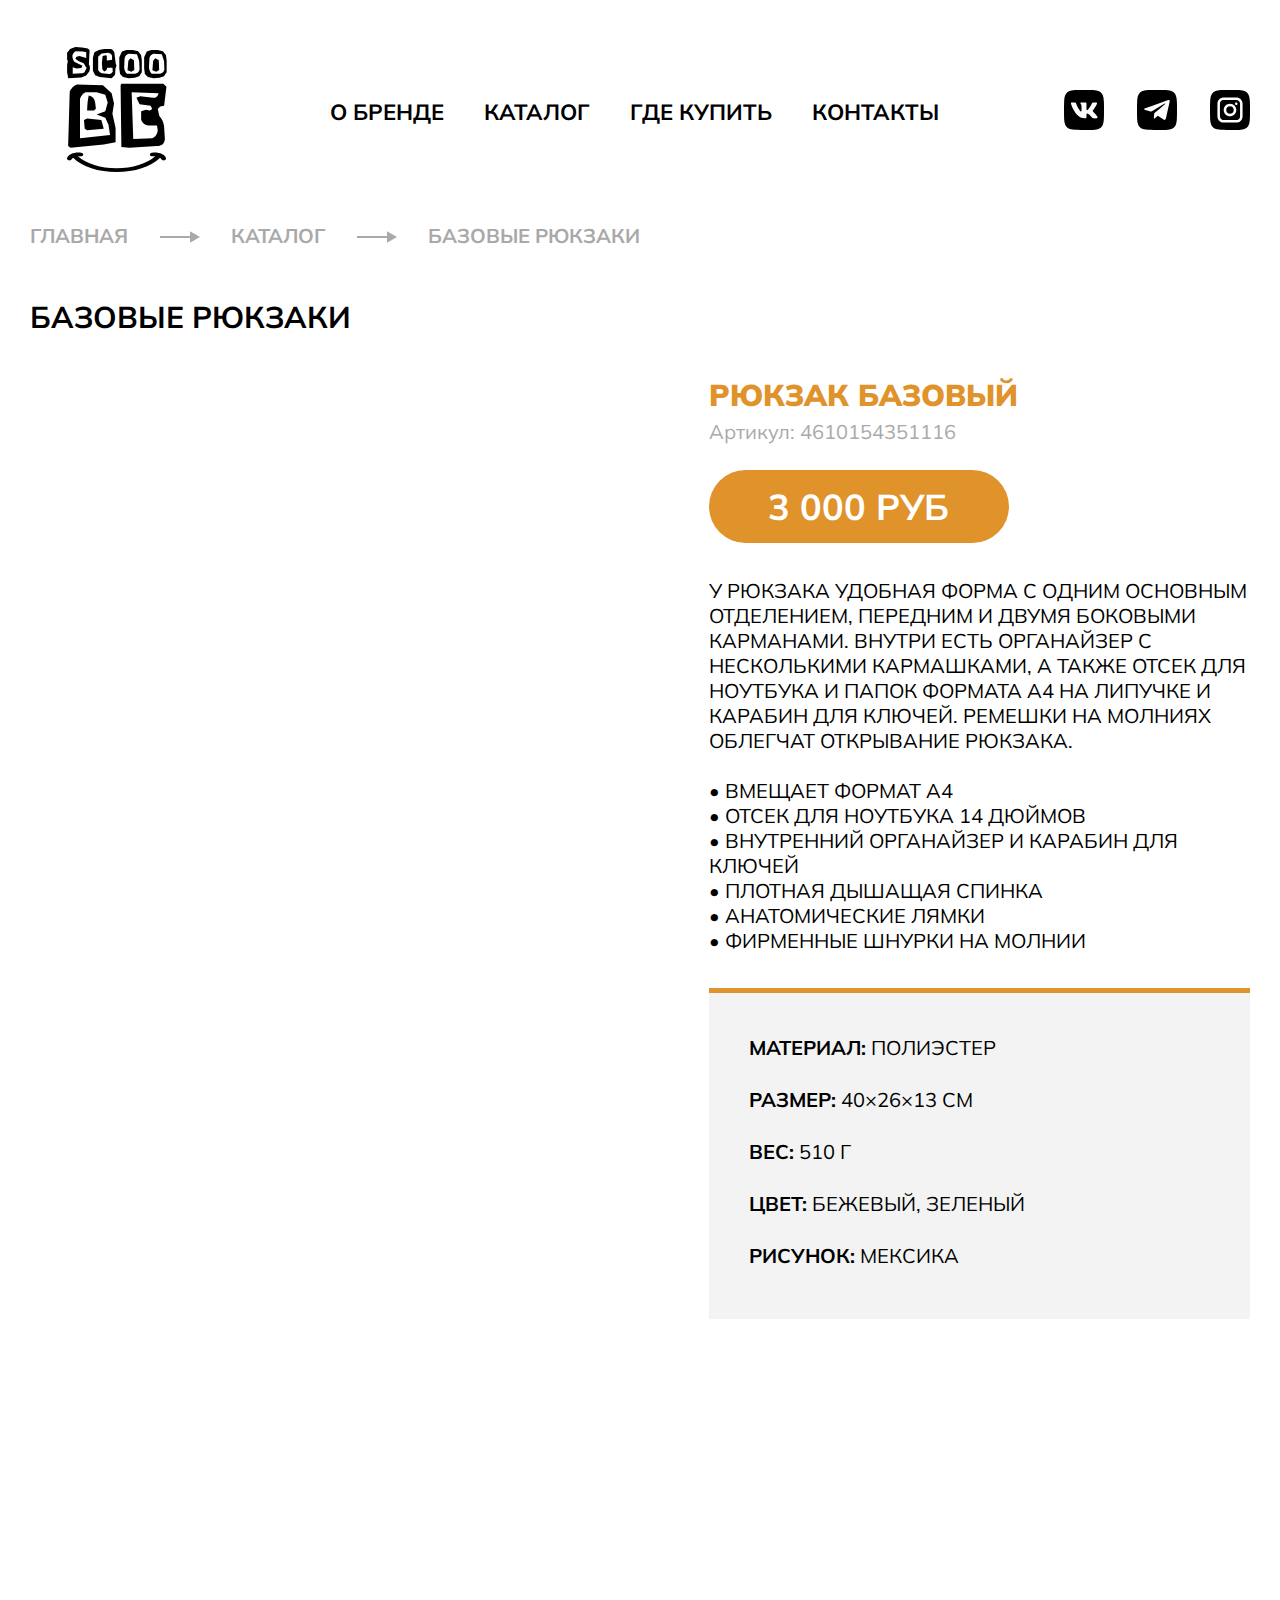
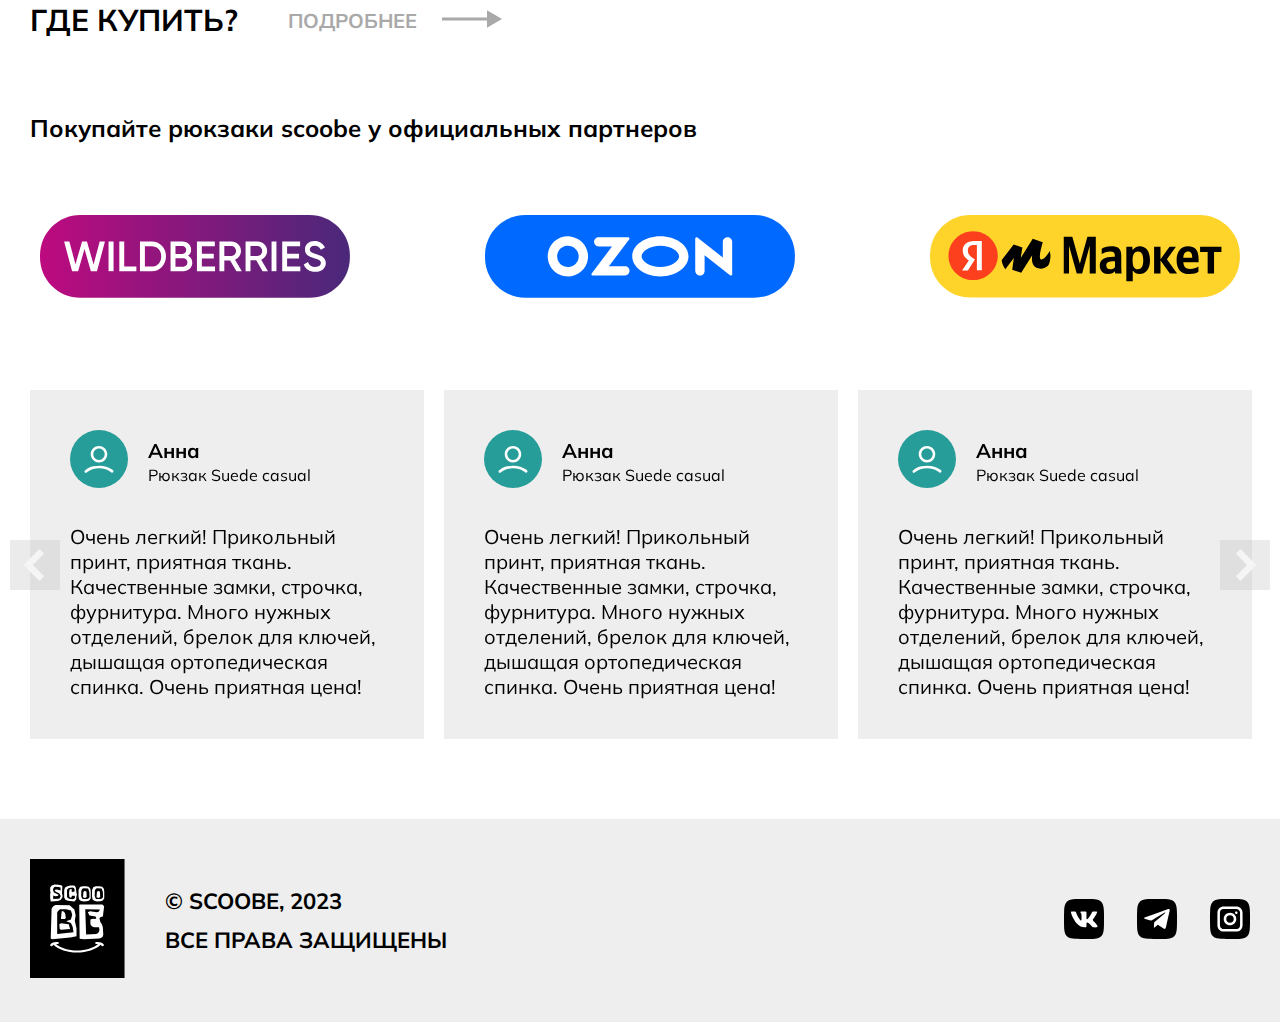
==== cart.html @ 37c4deb9 "Add files via upload" ====
<!DOCTYPE html>
<html lang="ru">
  <head>
    <meta charset="utf-8">
    <meta http-equiv="X-UA-Compatible" content="IE=edge">
    <meta name="viewport" content="width=device-width, initial-scale=1">
    <!-- The above 3 meta tags *must* come first in the head; any other head content must come *after* these tags -->
    <title></title>

    <!-- CSS -->
    <link href="css/main.css" rel="stylesheet">
    <link href="css/media.css" rel="stylesheet">

    <link href="slick/slick.css" rel="stylesheet">
    <link href="slick/slick-theme.css" rel="stylesheet">

    
    <!-- HTML5 shim and Respond.js for IE8 support of HTML5 elements and media queries -->
    <!-- WARNING: Respond.js doesn't work if you view the page via file:// -->
    <!--[if lt IE 9]>
      <script src="https://oss.maxcdn.com/html5shiv/3.7.2/html5shiv.min.js"></script>
      <script src="https://oss.maxcdn.com/respond/1.4.2/respond.min.js"></script>
    <![endif]-->
  </head>
   
  
  <body>

    <nav class="mt-mobile nav-open">
      <div class="mt-munu-mb">          
        <div class="header-navigation-wr">
          <div class="header-navigation">
            <ul class="menu__top menu__buger">
              <li><a href="#">о бренде</a></li>
              <li><a href="#">каталог</a></li>
              <li><a href="#">где купить</a></li>
              <li><a href="#">контакты</a></li>
            </ul>

            <div class="social__top social__bottom">
              <a href="#"><img src="img/vk.svg" alt=""></a>
              <a href="#"><img src="img/tg.svg" alt=""></a>
              <a href="#"><img src="img/inst.svg" alt=""></a>
            </div>

            
          </div>   
        </div>  
      </div>  
    </nav>

    <div class="burger">
      <i>
        <svg width="40" height="27" viewBox="0 0 18 13" fill="none" xmlns="http://www.w3.org/2000/svg">
          <path d="M0 0V1H8.30769H10V0H0ZM0 6V7H18V6H8.30769H0ZM7 12V13H18V12H7Z" fill="#282522"></path>
        </svg>
      </i>
      <i>
        <svg width="27" height="24" viewBox="0 0 19 18" fill="none" xmlns="http://www.w3.org/2000/svg">
        <path d="M1 16.1826L17.1246 1.07872" stroke="#2E2E3A" stroke-width="2" stroke-linecap="round"/>
        <path d="M1.05078 1L16.9672 16.1827" stroke="#2E2E3A" stroke-width="2" stroke-linecap="round"/>
        </svg>
      </i> 
    </div>


    <header>
      <div class="container">
    
          <div class="head__wrap d__flex item__center js_between">
              <a href="index.html" title="" class="logo"><img src="img/logo.svg" alt=""></a> 


              
              <ul class="menu__top">
                <li><a href="#">о бренде</a></li>
                <li><a href="#">каталог</a></li>
                <li><a href="#">где купить</a></li>
                <li><a href="#">контакты</a></li>
              </ul>

              <div class="social__top">
                <a href="#"><img src="img/vk.svg" alt=""></a>
                <a href="#"><img src="img/tg.svg" alt=""></a>
                <a href="#"><img src="img/inst.svg" alt=""></a>
              </div>
          </div> 


      </div>
    </header>


    <section class="catalog__main">
      <div class="container">
        <ul class="crmubs">
          <li><a href="#">главная <img src="img/arr-right.svg" alt=""></a></li>
          <li><a href="#">Каталог <img src="img/arr-right.svg" alt=""></a></li>
          <li><a href="#">базовые  рюкзаки</a></li>
        </ul>
        <div class="title">
          <h2>базовые рюкзаки</h2>
          
        </div>

        <div class="cart__wrap d__flex">
          <div class="cart__block">
            <img src="img/cart-img.png" alt="">
          </div>
          <div class="cart__block2">
            <h2>Рюкзак базовый</h2>
            <div class="articul">Артикул: 4610154351116</div>

            <a href="#" class="cart__link">3 000 руб</a>

            <p>
              У рюкзака удобная форма с одним основным отделением, передним и двумя боковыми карманами. 
              Внутри есть органайзер с несколькими кармашками, а также отсек для ноутбука и 
              папок формата А4 на липучке и карабин для ключей. Ремешки на молниях облегчат открывание рюкзака. <br><br>
              • Вмещает формат А4<br>
              • Отсек для ноутбука 14 дюймов<br>
              • Внутренний органайзер и карабин для ключей<br>
              • Плотная дышащая спинка<br>
              • Анатомические лямки<br>
              • Фирменные шнурки на молнии
            </p>

            <div class="cart__text">


              <p> <span>Материал:</span> Полиэстер </p> 
              <p> <span>Размер:</span> 40×26×13 см </p> 
              <p> <span>Вес:</span> 510 г </p> 
              <p> <span>Цвет:</span> Бежевый, Зеленый </p> 
              <p> <span>Рисунок:</span> мексика </p> 
      
 
 

 
            </div>
          </div>

          
        </div>
      </div>
    </section>


    <div class="section cart__about">
      <div class="container">
        <div class="cart__about_img"><img src="img/cart-about-img.png" alt=""></div>
      </div>
    </div>
    


    <div class="section">
      <div class="container">
        <div class="title">
          <h2>где купить?</h2>
          <a href="#">подробнее <img src="img/arr-right.svg" alt=""></a>
        </div>

        <div class="buy__title">
          Покупайте рюкзаки scoobe у официальных партнеров
        </div>

        <div class="buy__wrap">
          <a href="#"><img src="img/wb.svg" alt=""></a>
          <a href="#"><img src="img/ozon.svg" alt=""></a>
          <a href="#"><img src="img/yandex.svg" alt=""></a>
        </div>
      </div>
    </div>

    <div class="section">
      <div class="container">
        <div class="slider sl__bt">
          <div>
            <div class="sl__bt_wrap">
              <div class="media__wrap d__flex item__center">
                <div class="icon__sl"><img src="img/icon-sl.svg" alt=""></div>
                <div class="">
                  <div class="title">Анна</div>
                  <div class="body">Рюкзак Suede casual </div>
                </div>
              </div>
              <p>
                Очень легкий! Прикольный принт, приятная ткань. Качественные замки, строчка, фурнитура. 
                Много нужных отделений, брелок для ключей, дышащая ортопедическая спинка. Очень приятная цена!
              </p>
            </div>
          </div>

          <div>
            <div class="sl__bt_wrap">
              <div class="media__wrap d__flex item__center">
                <div class="icon__sl"><img src="img/icon-sl.svg" alt=""></div>
                <div class="">
                  <div class="title">Анна</div>
                  <div class="body">Рюкзак Suede casual </div>
                </div>
              </div>
              <p>
                Очень легкий! Прикольный принт, приятная ткань. Качественные замки, строчка, фурнитура. 
                Много нужных отделений, брелок для ключей, дышащая ортопедическая спинка. Очень приятная цена!
              </p>
            </div>
          </div>

          <div>
            <div class="sl__bt_wrap">
              <div class="media__wrap d__flex item__center">
                <div class="icon__sl"><img src="img/icon-sl.svg" alt=""></div>
                <div class="">
                  <div class="title">Анна</div>
                  <div class="body">Рюкзак Suede casual </div>
                </div>
              </div>
              <p>
                Очень легкий! Прикольный принт, приятная ткань. Качественные замки, строчка, фурнитура. 
                Много нужных отделений, брелок для ключей, дышащая ортопедическая спинка. Очень приятная цена!
              </p>
            </div>
          </div>

          <div>
            <div class="sl__bt_wrap">
              <div class="media__wrap d__flex item__center">
                <div class="icon__sl"><img src="img/icon-sl.svg" alt=""></div>
                <div class="">
                  <div class="title">Анна</div>
                  <div class="body">Рюкзак Suede casual </div>
                </div>
              </div>
              <p>
                Очень легкий! Прикольный принт, приятная ткань. Качественные замки, строчка, фурнитура. 
                Много нужных отделений, брелок для ключей, дышащая ортопедическая спинка. Очень приятная цена!
              </p>
            </div>
          </div>

        </div>
      </div>  
    </div>

    <footer>
      <div class="container">
        <div class="ft__wrap d__flex js_between item__center">
          <div class="ft__logo_wrap d__flex item__center">
            <a href="#"><img src="img/logo-ft.svg" alt=""></a>
            <div class="copyright">
              © scoobe, 2023 <br>
              Все права защищены
            </div>
          </div>
          <div class="social__top social__bottom">
            <a href="#"><img src="img/vk.svg" alt=""></a>
            <a href="#"><img src="img/tg.svg" alt=""></a>
            <a href="#"><img src="img/inst.svg" alt=""></a>
          </div>
        </div>
      </div>
    </footer>
    <!-- jQuery (necessary for Bootstrap's JavaScript plugins) -->
    <script src="https://ajax.googleapis.com/ajax/libs/jquery/1.11.3/jquery.min.js"></script>
    <!-- Include all compiled plugins (below), or include individual files as needed -->
    <script src="slick/slick.min.js"></script>
    <script src="js/main.js"></script>
  </body>
</html>
---- css/main.css ----
@import url('https://fonts.googleapis.com/css2?family=Mulish:ital,wght@0,200;0,300;0,400;0,500;0,600;0,700;0,800;0,900;1,200&display=swap');


* {
  box-sizing: border-box;
}

*::before,
*::after {
  box-sizing: border-box;

}

body {
  color: #000000;
  font-size: 16px;
  background: #fff;
  font-family: 'Mulish', sans-serif;
  margin: 0;
}

a {color: #000000;}
a:hover {color: 000000; transition: 0.3s; }

ul {
  list-style: none;
  margin: 0;
  padding: 0;
}

.clear {clear:both;}


button {
  border:none;
  background: none;
  box-shadow: unset;
  
}

button:focus {
  outline: none;
  box-shadow: unset;
}

img {
  max-width: 100%;
  height: auto;
}

.container {
  max-width: 1350px;
  padding: 0 30px;
  margin: 0 auto;
}


header {
  padding: 0;
  background: #;
}

.logo {
  display: block;
}

.d__flex {
  display: flex;

}

.item__center {
  align-items: center;
}

.js_between {
  justify-content: space-between;
}

.js_center {
  justify-content: center;
}


.menu__top {
  display: flex;
}

.menu__top li {
  margin: 0 40px 0 40px;
}

.menu__top li a {
  font-size: 22px;
  text-transform: uppercase;
  font-weight:700;
  text-decoration: none;
}

.menu__top li a:hover {
  transition: 0.3s;
  opacity: 0.7;
}

.menu__top li a:hover {
  
}

.social__top a {
  margin: 0 0 0 29px;
}

.social__top a:hover img {
  opacity: 0.7;
  transition: 0.3s;
}

.social__top a:first-child {
  margin: 0;
}

.photo {
  margin: -34px 0 80px 0;
}

.about {

}

.title {
  display: flex;
  align-items: center;
}

h2 {
  margin: 0;
  font-size: 30px;
  font-weight: bold;
  text-transform: uppercase;
}

p {
  margin: 0;
}


.title {
  margin: 0 0 74px 0;
}

.title a {
  color:#A9A9A9;
  font-weight: 700;
  font-size: 20px;
  text-transform: uppercase;
  display: block;
  text-decoration: none;
  margin: 0 0 0 50px;
}

.title a img {
  margin: 0 0 0 20px;
}

.catalog {
  margin: 0 0 75px 0;
}

.catalog__wrap {
  flex-wrap: wrap;
  margin: 0 -10px;
}

.catalog__block {
  width: 33.3333333333%;
  padding: 0 10px 0 10px;
}

.catalog__block img {
  margin: 0 0 30px 0;
}

.catalog__title {
  font-size: 20px;
  font-weight: 400;
  text-transform: uppercase;
  margin: 15px 0 0 0;
}

.catalog__title p {
  margin: 15px 0 0 0;
  font-weight: 700;
}

.banner {
  text-align: center;
  margin: 0 0 100px 0;
}

.work {
  margin: 0 0 97px 0;
}

.work__wrap {
  margin: 0 0px;
}

.work__block {
  width: 36%;
  padding: 0 10px 0 0;
}

.work__block img {
  margin: 0 0 30px 0;
}
 
.work__block2 {
  width: 73%;
  padding: 0 0 0 10px;
}

.work__block2 img {
  margin: 0 0 30px 0;
}

.work__inner {
  margin: 0 0 44px 0;
}



footer {
  padding: 40px 0 40px 0;
  background: #EEEEEE;
}

.ft__logo_wrap {

}

.copyright {
  font-size: 22px;
  line-height: 39px;
  margin: 0 0 0 40px;
  font-weight: 700;
  /* text-align: center; */
  text-transform: uppercase;
}

.buy__title {
  font-size: 24px;
  font-weight: 700;
  margin: 0 0 72px 0;
}

.buy__wrap {
  display: flex;
  justify-content: space-between;
  margin: 0 0 88px 0;
}

.buy__wrap a img {
  width: 310px;
}

.about__wrap {
  display: flex;
  align-items: center;
  margin: 0 0 75px 0;
}

.about__media_wrap {
  margin: 0 -23px;
}

.about__block {
  margin: 0 40px 0 0;
  width: 39%;
}

.about__link_wrap {
  display: flex;
}

.about__block2 {
 
width: 61%;
}

.about__block2 a {
  padding: 20px 57px 20px 57px;
  color:#000;
  background: none;
  display: block;
  text-align: center;
  border-radius: 50px;
  text-transform: uppercase;
  text-decoration: none;
  font-size: 25px;
  font-weight: 700;
  margin: 0 23px 0px 23px;
  border:2px solid transparent;
  border-color: #000;
}

.about__block2 a:hover {
  color:#fff;
  border-color: #fff;
  background: #269D99;
}

.about__link {
  margin: 0 23px 55px 23px !important; 
}

.video_img {
  
  text-align: center;
}

.video_img img {
  width: 100%;
}


/* slider */
.slider__img {
  text-align: center;
}

.slider__img2 {
  text-align: center;
}

.slider__img3 {
  text-align: center;
}

.slider__img img {
  width: 100%;
}

.slider__img2 img {
  width: 100%;
}


.slider__img3 img {
  width: 100%;
}


.slick-dotted.slick-slider {
  margin: 0 0 80px 0;
}



.slider__img img + img {
  display: none;
  
}

.slider__img2 img + img {
  display: none;
}

.slider__img3 img + img {
  display: none;
}

.slider__wrap {
  position: absolute;
  z-index: 1;
  top: 0;
  display: flex;
  align-items: center;
  width: 100%;
  left: 0;
  padding: 0 0 0 90px;
  height: 100%;
}

.slider__wrap h1 {
  color: #ffffff;
  text-align: left;
  font-weight: 900;
  font-size: 40px;
  text-transform: uppercase;
  position: relative;
  margin: 0 0 50px 0;
}

.slider__wrap {
  color: #ffffff;
  text-align: left;
  font-size: 32px;
}

.slider__wrap p {
  margin: 0 0 99px 0;
  font-size: 27px;
}

.slider__title a {
  color: #fff;
  font-weight: 700;
  font-size: 21px;
  text-transform: uppercase;
  display: block;
  text-decoration: none;
  margin: 0 0 0 0;
}

.all__slider img {
  margin: 0 0 0 22px;
}

.qual__wrap  {
  flex-wrap: wrap;
  margin: 0 0 70px 0;
}

.qual__wrap div {
  padding: 15px 58px 15px 58px;
  color: #fff;
  background: none;
  display: block;
  text-align: center;
  border-radius: 50px;
  text-transform: uppercase;
  text-decoration: none;
  font-size: 23px;
  font-weight: 700;
  margin: 0 23px 0px 23px;
  text-transform: uppercase;
  margin: 0 20px 40px 20px;
}



.qual__wrap .orange {
  background: #e0932b;
}

.qual__wrap .yellow {
  background: #F3D326;
}

.qual__wrap .blue {
  background: #0000A5;
}

.qual__wrap .pink {
  background: #E59BBD;
}

.qual__wrap .green {
  background: #269D99;
}

.qual__wrap .red {
  background: #FF0000;
}

.sl__bt_wrap {
  background: #EEEEEE;
  padding: 40px 40px 40px 40px;
}

.sl__bt_wrap p {
  font-size: 20px;
}
.media__wrap {
  margin: 0 0 31px 0;
}

.media__wrap .icon__sl {
  margin: 0 20px 0 0;
}

.media__wrap .title {
  font-size: 20px;
  font-weight: bold;
  margin: 0 0 2px 0;
}

.sl__bt  {
  margin: 0 -10px 80px -10px !important;
}

.icon__sl {
  font-size: 20px;
}

.sl__bt .slick-slide {
  padding: 0 10px;
}

.sl__bt .slick-dots {
  display: none !important;
}



/*BURGER*/

.mt-munu-mb {
  padding: 0 0 0 0;
}



.burger {
  position: absolute;
  top: 44px;
  right: 30px;
  display: none !important;
  color: #23f0ff;
  cursor: pointer;
  z-index: 12;
  display: flex;
}
.burger i:nth-of-type(1) {
  display: block;
}
.burger i:nth-of-type(2) {
  display: none;
}
.burger.burger-open {
  color: #2a3255;
}
.burger.burger-open i:nth-of-type(1) {
  display: none;
}
.burger.burger-open i:nth-of-type(2) {
  display: block;
}

.body-open  {
  overflow: auto;
}

.mt-mobile {
  position: absolute;
  top: 0;
  z-index: 11;
  right: 0px;
  left: unset;
  height: 100vh;
  width: 100%;
  padding: 45px 23px 27px 23px;
  background: #fff;
  border-radius: 0px 0px 0px 0px;
  transition: 0.5s ease all;
  clip-path: circle(100%);
}


.mt-mobile.nav-open {
  clip-path: circle(0px at 100% 0px);
}

.burger i svg {

}

/* CATALOG */

.crmubs {
  display: flex;
  margin: 0 0 50px 0;
}

.crmubs li {
  margin: 0 31px 0 0;
}

.crmubs li a {
  color:#A9A9A9;
  font-weight: 700;
  font-size: 20px;
  text-transform: uppercase;
  display: block;
  text-decoration: none;
  margin: 0 0 0 0;
}

.crmubs li a img {
  margin: 0 0 0 27px;
  width: 40px;
}

.catalog_wrap {
  display: flex;
  flex-wrap: wrap;
  margin: 0 -10px;
}

.catalog__inner {
  width: 25%;
  padding: 0 10px 0 10px;
  margin: 0 0 55px 0;
}

.catalog__main {
  margin: 0 0 120px 0;
}

.catalog__main .title {
  margin: 0 0 40px 0;
}

.cart__wrap {

}

.cart__block {
  padding: 0px 60px 0 0;
  width: 54%;
}

.cart__block2 {
  padding: 0 0 0 60px;
  width: 46%;
}

.cart__block2 h2 {
  font-weight: 900;
  color:#E0932B;
}

.articul {
  color:#A9A9A9;
  font-size: 20px;
  margin: 5px 0px 26px 0;
}

.cart__link {
  padding: 14px 0 14px 0;
  width: 300px;
  color: #fff;
  background: none;
  display: block;
  text-align: center;
  border-radius: 50px;
  text-transform: uppercase;
  text-decoration: none;
  font-size: 36px;
  font-weight: 700;
  margin: 0 0 35px 0;
  background: #E0932B;
}

.cart__link:hover {
  opacity: 0.8;
  transition: 0.3s;
}

.cart__block2 p {
  font-size: 20px;
  text-transform: uppercase;
  padding: 0 0px 35px 0;
}

.cart__text {
  background: #F3F3F3;
  font-size: 22px;
  line-height: 32px;
  border-top:5px solid #E0932B;
  padding: 39px 40px 27px 40px;
  text-transform: uppercase;
}

.cart__text p {
  padding: 0;
  margin: 0 0 20px 0;
}

.cart__text p span {
  font-weight: 700;
}

.cart__about {
  margin: 0 0 142px 0;
}
---- css/media.css ----
@media screen and (max-width: 1450px) {
    /* .about__block2 a {
        padding: 28px 37px 28px 47px;
        color: #000;
        background: none;
        display: block;
        text-align: center;
        border-radius: 50px;
        text-transform: uppercase;
        text-decoration: none;
        font-size: 33px;
        font-weight: 700;
        margin: 0 23px 0px 23px;
        border: 2px solid transparent;
        border-color: #000;
    } */

    .slider__wrap {
        position: absolute;
        z-index: 1;
        top: 0;
        display: flex;
        align-items: center;
        width: 100%;
        left: 0;
        padding: 0 0 0 30px;
        height: 100%;
    }
    
}


/* стили для md-устройств */
@media screen and (max-width: 1290px) {
    .about__block2 a {
        padding: 28px 37px 28px 47px;
        color: #000;
        background: none;
        display: block;
        text-align: center;
        border-radius: 50px;
        text-transform: uppercase;
        text-decoration: none;
        font-size: 29px;
        font-weight: 700;
        margin: 0 23px 0px 23px;
        border: 2px solid transparent;
        border-color: #000;
    }

    .about__block {
        margin: 0 40px 0 0;
        width: 40%;
    }

    .about__block2 {
        width: 60%;
    }

    .qual__wrap div {
        padding: 17px 58px 18px 58px;
        color: #fff;
        background: none;
        display: block;
        text-align: center;
        border-radius: 50px;
        text-transform: uppercase;
        text-decoration: none;
        font-size: 30px;
        font-weight: 700;
        margin: 0 23px 0px 23px;
        text-transform: uppercase;
        margin: 0 25px 50px 25px;
    }

    .slider__wrap p {
        margin: 0 0 49px 0;
        width: 407px;
    }

    .menu__top li {
        margin: 0 20px 0 20px;
    }

    .work__inner {
        margin: 0 0 37px 0;
    }

    .buy__wrap  {
        margin: 0 -10px 0 80px -10px;
    }

    .buy__wrap a {
        margin: 0 10px;
    }

    .cart__block {
        padding: 0px 20px 0 0;
        width: 54%;
    }

    .cart__block2 {
        padding: 0 0 0 20px;
        width: 46%;
    }

    
}


/* стили для sm-устройств */
@media screen and (max-width: 1025px) {

    .catalog__inner {
        width: 33.3333333333%;
        padding: 0 10px 0 10px;
        margin: 0 0 55px 0;
    }

    .burger {
        display: block !important;
    }

    .menu__buger {
        display: block !important;
    }

    .menu__top li {
        margin: 0 40px 20px 0px;
    }

    .social__bottom {
        display: block !important;
    }
    .slider__wrap p {
        margin: 0 0 35px 0;
        width: 407px;
        font-size: 23px;
    }
    .slider__wrap h1 {
        color: #ffffff;
        text-align: left;
        font-weight: 900;
        font-size: 36px;
        text-transform: uppercase;
        position: relative;
        margin: 0 0 30px 0;
    }

    .slider__title a {
        color: #fff;
        font-weight: 700;
        font-size: 22px;
        text-transform: uppercase;
        display: block;
        text-decoration: none;
        margin: 0 0 0 0;
    }

    .about__block2 a {
        padding: 18px 27px 18px 27px;
        color: #000;
        background: none;
        display: block;
        text-align: center;
        border-radius: 50px;
        text-transform: uppercase;
        text-decoration: none;
        font-size: 24px;
        font-weight: 700;
        margin: 0 23px 0px 23px;
        border: 2px solid transparent;
        border-color: #000;
    }

    .title a {
        color: #A9A9A9;
        font-weight: 700;
        font-size: 21px;
        text-transform: uppercase;
        display: block;
        text-decoration: none;
        margin: 0 0 0 50px;
    }

    h2 {
        margin: 0;
        font-size: 32px;
        font-weight: bold;
        text-transform: uppercase;
    }

    .menu__top {
        display: none;
    }

    .qual__wrap div {
        padding: 17px 58px 18px 58px;
        color: #fff;
        background: none;
        display: block;
        text-align: center;
        border-radius: 50px;
        text-transform: uppercase;
        text-decoration: none;
        font-size: 27px;
        font-weight: 700;
        margin: 0 23px 0px 23px;
        text-transform: uppercase;
        margin: 0 15px 50px 15px;
    }

    .about__link {
        margin: 0 23px 35px 23px !important;
    }

    .social__top {
        display: none;
        margin: 40px 0 0 0;
    }

    .slick-dots li {
        position: relative;
        display: inline-block;
        width: 70px !important;
        height: 20px;
        margin: 0 10px 0 10px !important; 
        padding: 0;
        background: url(../img/sl-dots.svg) 0 0 no-repeat;
        cursor: pointer;
    }

    .work__wrap  {
        flex-wrap: wrap;
    }

    .work__block {
        width: 100%;
        padding: 0 10px 0 0;
    }

    .work__block2 {
        width: 100%;
        padding: 0 0 0 0px;
    }

    .work__block {
        width: 100%;
        padding: 0 0px 0 0;
        display: flex;
    }

    .work__inner {
        width: 50%;
        padding: 0 10px 0 0;
    }

    .work__inner2 {
        width: 50%;
        padding: 0 0 0 10px;
    }

    .work__block2 img {
        margin: 0 0 30px 0;
        width: 100%;
    }
    
  
}

/* стили для sm-устройств */
@media screen and (max-width: 950px) {

    .crmubs li {
        margin: 0 15px 0 0;
    }

    .crmubs li a img {
        margin: 0px 0 -3px 14px;
    }

    .crmubs li a {
        color: #A9A9A9;
        font-weight: 700;
        font-size: 18px;
        text-transform: uppercase;
        display: block;
        text-decoration: none;
        margin: 0 0 0 0;
    }

    .catalog__inner {
        width: 50%;
        padding: 0 10px 0 10px;
        margin: 0 0 55px 0;
    }

    .slider__top  {
        position: relative;
  
    }

    .slider__wrap {
 
    }

    .slider__title {
        position: relative;
        z-index: 1111;
    }

    .slider__wrap:before {
        position: absolute;
        top:0;
        left: 0;
        right: 0;
        bottom: 0;
        content: '';
        background: rgba(0, 0, 0, 0.2);
        z-index: 1;
    }

    .about__wrap {
        display: block;
        align-items: center;
        margin: 0 0 55px 0;
    }

    .about__block {
        margin: 0 0px 40px 0;
        width: 100%;
        text-align: center;
    }

    .about__block img {
        width: 100%;
    }

    .about__block2 {
        width: 100%;
    }

    .about__block2 a {
        padding: 18px 27px 18px 27px;
        color: #000;
        background: none;
        width: 100%;
        display: block;
        text-align: center;
        border-radius: 50px;
        text-transform: uppercase;
        text-decoration: none;
        font-size: 24px;
        font-weight: 700;
        margin: 0 23px 0px 23px;
        border: 2px solid transparent;
        border-color: #000;
    }

    .catalog__block {
        width: 50%;
        padding: 0 10px 0 10px;
    }

    .qual__wrap div {
        padding: 17px 33px 18px 33px;
        color: #fff;
        background: none;
        display: block;
        text-align: center;
        border-radius: 50px;
        text-transform: uppercase;
        text-decoration: none;
        font-size: 25px;
        font-weight: 700;
        margin: 0 23px 0px 23px;
        text-transform: uppercase;
        margin: 0 15px 30px 15px;
    }

    .slider__img img {
        display: none;
        
    }

    .slider__img2 img {
        display: none;
    }

    .slider__img3 img {
        display: none;
    }

    .slider__img img + img {
        display: block;
        
    }

    .slider__img2 img + img {
        display: block;
    }

    .slider__img3 img + img {
        display: block;
    }


    .slider__img {
        background: #E0932B;
    }

    .slider__img2 {
        background: #B273C3;
    }

    .slider__img3 {
        background: #E64274;
    }

    
}

@media screen and (max-width: 740px) {
    .cart__block {
        padding: 0px 0px 30px 0;
        width: 100%;
    }

    .catalog__main {
        margin: 0 0 60px 0;
    }

    .cart__about {
        margin: 0 0 60px 0;
    }

    .cart__wrap {
        display: block;
    }

    .cart__block2 {
        padding: 0 0 0 0px;
        width: 100%;
    }

    .cart__link {
        padding: 10px 0 10px 0;
        width: 215px;
        color: #fff;
        background: none;
        display: block;
        text-align: center;
        border-radius: 50px;
        text-transform: uppercase;
        text-decoration: none;
        font-size: 25px;
        font-weight: 700;
        margin: 0 0 35px 0;
        background: #E0932B;
    }

    .cart__block2 p {
        font-size: 16px;
        text-transform: uppercase;
        padding: 0 0px 35px 0;
    }

    .cart__text {
        background: #F3F3F3;
        font-size: 22px;
        line-height: 32px;
        border-top: 5px solid #E0932B;
        padding: 30px 20px 4px 24px;
        text-transform: uppercase;
    }

    .articul {
        color: #A9A9A9;
        font-size: 16px;
        margin: 5px 0px 22px 0;
    }
}


/* Ipad*/ 
@media screen and (max-width: 700px) {

    .buy__wrap a img {
        width: 240px;
    }

    .crmubs li a img {
        margin: 0px 0 2px 9px;
        width: 30px;
    }

    .crmubs li {
        margin: 0 15px 0 0;
    }

    .crmubs li a img {
        margin: 0px 0 2px 14px;
        width: 30px;
    }

    .sl__bt_wrap {
        background: #EEEEEE;
        padding: 30px 30px 30px 30px;
    }

    .slick-prev {
        left: -15px !important;
        background: url(../img/arrow-left.svg) 0 0 no-repeat;
    }

    .slick-next {
        background: url(../img/arrow-right.svg) 0 0 no-repeat;
        right: -15px !important;
    }

    .ft__wrap  {
        display: block;
    }

    .ft__logo_wrap {
        margin: 0 0 30px 0;
    }

    .copyright {
        font-size: 20px;
        line-height: 37px;
        margin: 0 0 0px 20px;
        font-weight: 700;
    }

    .ft__logo_wrap  a img {
        width: 80px;
    }
}


/* Ipad mini*/ 
@media screen and (max-width: 640px) {

    .crmubs li a {
        color: #A9A9A9;
        font-weight: 700;
        font-size: 15px;
        text-transform: uppercase;
        display: block;
        text-decoration: none;
        margin: 0 0 0 0;
    }



    .slider__wrap h1 {
        color: #ffffff;
        text-align: left;
        font-weight: 900;
        font-size: 30px;
        text-transform: uppercase;
        position: relative;
        margin: 0 0 25px 0;
    }

    .slider__wrap p {
        margin: 0 0 22px 0;
        width: 100%;
        font-size: 20px;
    }

    .slider__title a {
        color: #fff;
        font-weight: 700;
        font-size: 20px;
        text-transform: uppercase;
        display: block;
        text-decoration: none;
        margin: 0 0 0 0;
    }

    .slick-dots li {
        position: relative;
        display: inline-block;
        width: 60px !important;
        height: 6px !important;
        margin: 0 20px 0 20px;
        padding: 0;
        background: url(../img/sl-dots.svg) 0 0 no-repeat;
        cursor: pointer;
    }

    .slider__wrap {
        position: absolute;
        z-index: 1;
        top: 0;
        display: flex;
        align-items: self-start;
        width: 100%;
        left: 0;
        padding: 40px 0 0 30px;
        height: 100%;
    }

    

    .about__link_wrap {
        display: block;
    }

    .catalog__block {
        width: 100%;
        padding: 0 10px 0 10px;
    }

    .work__block {
        width: 100%;
        padding: 0 0px 0 0;
        display: flex;
    }


    .work__inner2 {
        width: 50%;
        padding: 0 0 0 10px;
    }

    .work__inner {
        width: 50%;
        padding: 0 10px 0 0;
    }

    .buy__wrap {
        margin: 0 -10px 60px -10px !important;
        display: block;
    }

    .buy__wrap a {
        margin: 0 10px 20px 10px;
        display: block;
        text-align: center;
    }

    .title {
        margin: 0 0 50px 0;
        display: block;
    }

    .title a {
        color: #A9A9A9;
        font-weight: 700;
        font-size: 19px;
        text-transform: uppercase;
        display: block;
        text-decoration: none;
        margin: 12px 0 0 0px;
    }

    .about__block2 a {
        padding: 16px 20px 16px 20px;
        color: #000;
        background: none;
        width: 100%;
        display: block;
        text-align: center;
        border-radius: 50px;
        text-transform: uppercase;
        text-decoration: none;
        font-size: 18px;
        font-weight: 700;
        margin: 0 0px 20px 0px;
        border: 2px solid transparent;
        border-color: #000;
    }

    .about__media_wrap {
        margin: 0 0px;
    }

    .qual__wrap div {
        padding: 13px 53px 13px 52px;
        color: #fff;
        background: none;
        display: block;
        text-align: center;
        border-radius: 50px;
        text-transform: uppercase;
        text-decoration: none;
        font-size: 20px;
        font-weight: 700;
        margin: 0 23px 0px 23px;
        text-transform: uppercase;
        margin: 0 10px 20px 10px;
    }

    .catalog__block {
        width: 50%;
        padding: 0 10px 20px 10px;
        margin: 0 0 20px 0;
    }

    .work__block2 {
        width: 100%;
        padding: 30px 0 0 0px;
    }

    .about__link {
        margin: 0 0px 20px 0px !important;
    }

    .logo img {
        width: 140px;
        margin: 0 0 0 -21px;
    }


}

/* Galaxy S8+*/ 
@media screen and (max-width: 480px) {

    .crmubs {
        display: block;
        margin: 0 0 50px 0;
    }

    .crmubs li {
        margin: 0 0px 4px 0;
    }

    .catalog__title {
        font-size: 15px;
        font-weight: 400;
        text-transform: uppercase;
        margin: 9px 0 0 0;
    }

    .catalog__title p {
        margin: 10px 0 0 0;
        font-weight: 700;
    }

    .catalog__inner {
        width: 50%;
        padding: 0 10px 0 10px;
        margin: 0 0 20px 0;
    }

    .catalog__main .title {
        margin: 0 0 30px 0;
    }

    .catalog__block img {
        margin: 0 0 8px 0;
    }

    .buy__title {
        font-size: 22px;
        font-weight: 700;
        margin: 0 0 60px 0;
    }

    .crmubs {
        display: block;
        margin: 0 0 35px 0;
    }

    h2 {
        margin: 0;
        font-size: 30px;
        font-weight: bold;
        text-transform: uppercase;
    }
    .sl__bt_wrap p {
        font-size: 18px;
    }

    .media__wrap {
        margin: 0 0 17px 0;
    }

    .menu__top li a {
        font-size: 22px;
        text-transform: uppercase;
        font-weight: 700;
        text-decoration: none;
    }

    .social__top {
        display: none;
        margin: 40px 0 0 0;
        text-align: left;
    }

    .ft__logo_wrap {
        margin: 0 0 30px 0;
        justify-content: center;
    }

    .ft__logo_wrap a img {
        width: 69px;
    }

    .social__bottom {
        text-align: center;
    }
}

/* Galaxy*/ 
@media screen and (max-width: 415px) {
  
}


/* Iphone 6.7.8 */ 
@media screen and (max-width: 375px) {

}

/* Iphone 5.5SE */ 
@media screen and (max-width: 320px) {

}
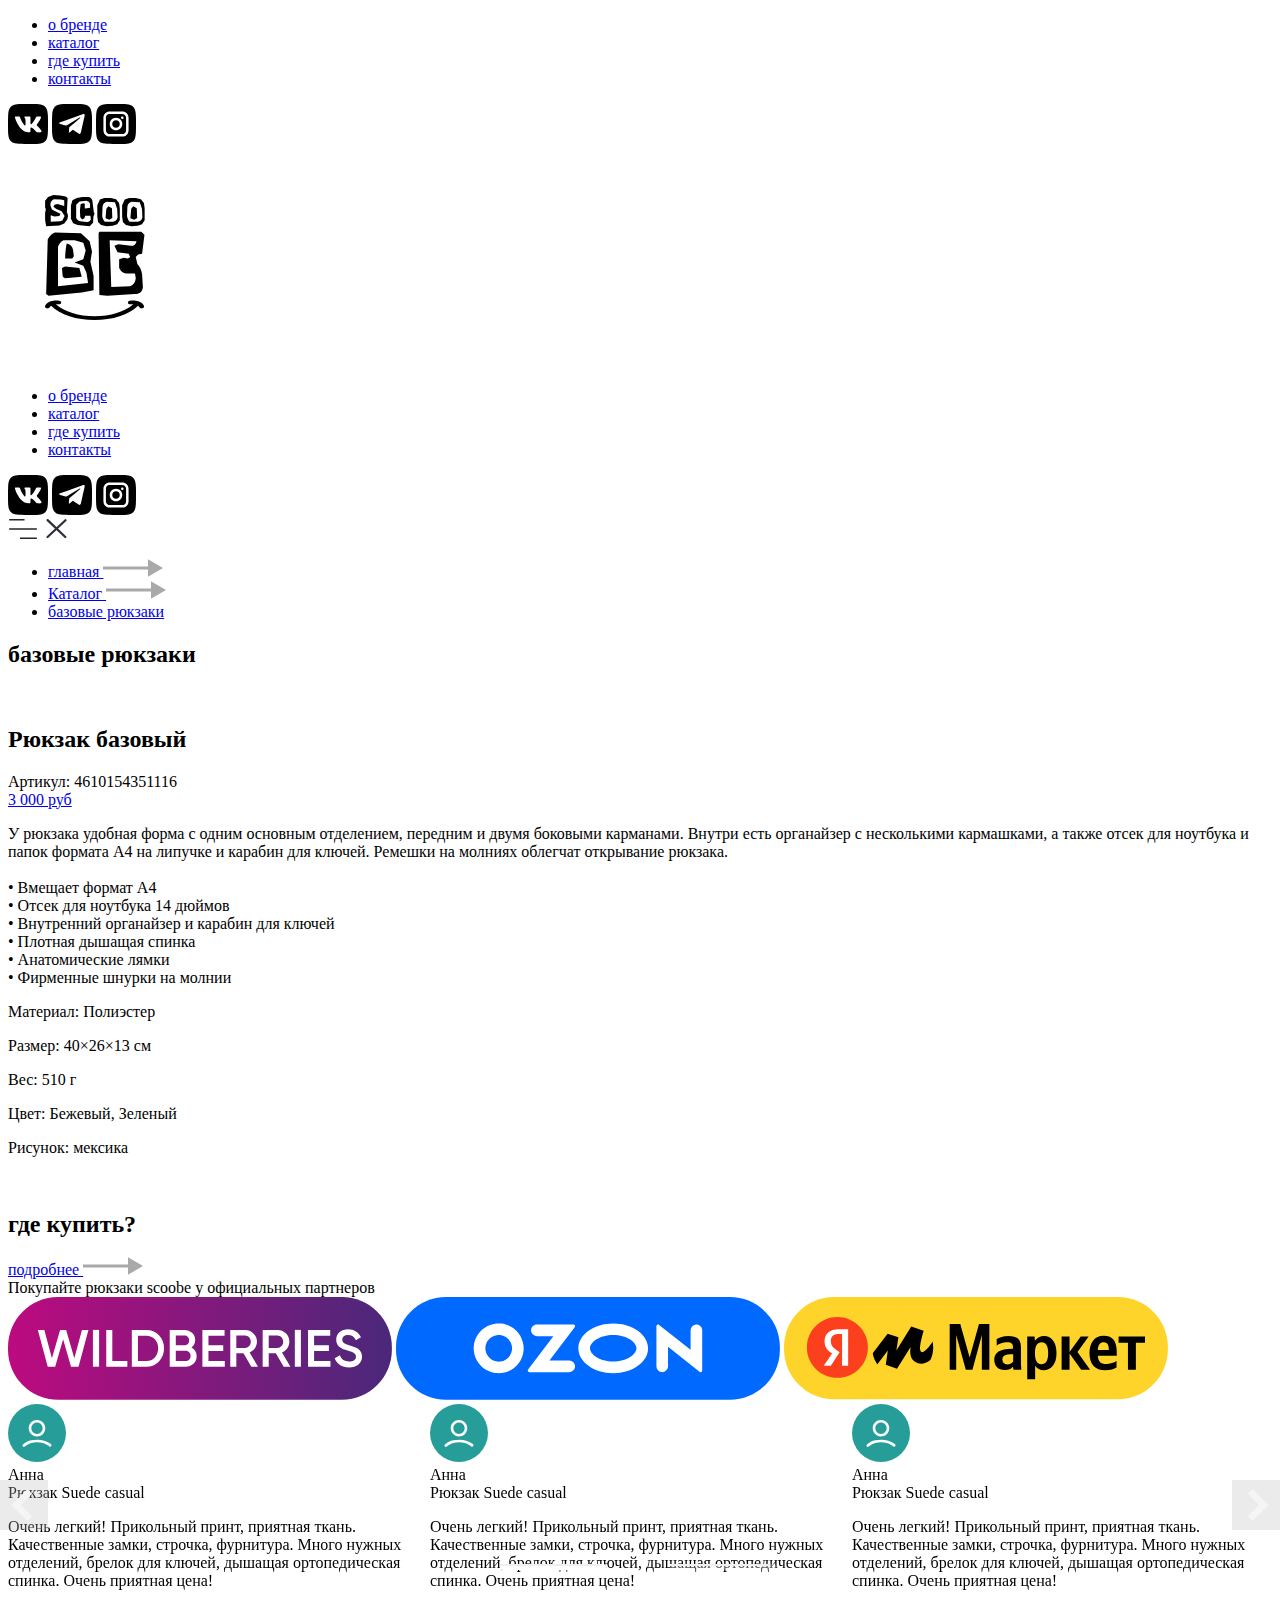
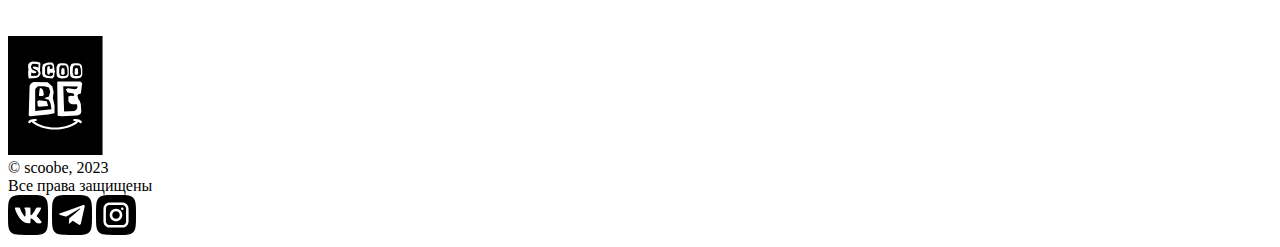
==== commit 73f8382f: "Update cart.html" ====
--- a/cart.html
+++ b/cart.html
@@ -37,7 +37,7 @@
               <li><a href="#">контакты</a></li>
             </ul>
 
-            <div class="social__top social__bottom">
+            <div class="social__top social__burger">
               <a href="#"><img src="img/vk.svg" alt=""></a>
               <a href="#"><img src="img/tg.svg" alt=""></a>
               <a href="#"><img src="img/inst.svg" alt=""></a>
@@ -49,19 +49,6 @@
       </div>  
     </nav>
 
-    <div class="burger">
-      <i>
-        <svg width="40" height="27" viewBox="0 0 18 13" fill="none" xmlns="http://www.w3.org/2000/svg">
-          <path d="M0 0V1H8.30769H10V0H0ZM0 6V7H18V6H8.30769H0ZM7 12V13H18V12H7Z" fill="#282522"></path>
-        </svg>
-      </i>
-      <i>
-        <svg width="27" height="24" viewBox="0 0 19 18" fill="none" xmlns="http://www.w3.org/2000/svg">
-        <path d="M1 16.1826L17.1246 1.07872" stroke="#2E2E3A" stroke-width="2" stroke-linecap="round"/>
-        <path d="M1.05078 1L16.9672 16.1827" stroke="#2E2E3A" stroke-width="2" stroke-linecap="round"/>
-        </svg>
-      </i> 
-    </div>
 
 
     <header>
@@ -84,7 +71,23 @@
                 <a href="#"><img src="img/tg.svg" alt=""></a>
                 <a href="#"><img src="img/inst.svg" alt=""></a>
               </div>
+
+              <div class="burger">
+                <i>
+                  <svg width="30" height="20" viewBox="0 0 18 13" fill="none" xmlns="http://www.w3.org/2000/svg">
+                    <path d="M0 0V1H8.30769H10V0H0ZM0 6V7H18V6H8.30769H0ZM7 12V13H18V12H7Z" fill="#282522"></path>
+                  </svg>
+                </i>
+                <i>
+                  <svg width="30" height="20" viewBox="0 0 19 18" fill="none" xmlns="http://www.w3.org/2000/svg">
+                  <path d="M1 16.1826L17.1246 1.07872" stroke="#2E2E3A" stroke-width="2" stroke-linecap="round"/>
+                  <path d="M1.05078 1L16.9672 16.1827" stroke="#2E2E3A" stroke-width="2" stroke-linecap="round"/>
+                  </svg>
+                </i> 
+              </div>
           </div> 
+
+         
 
 
       </div>
